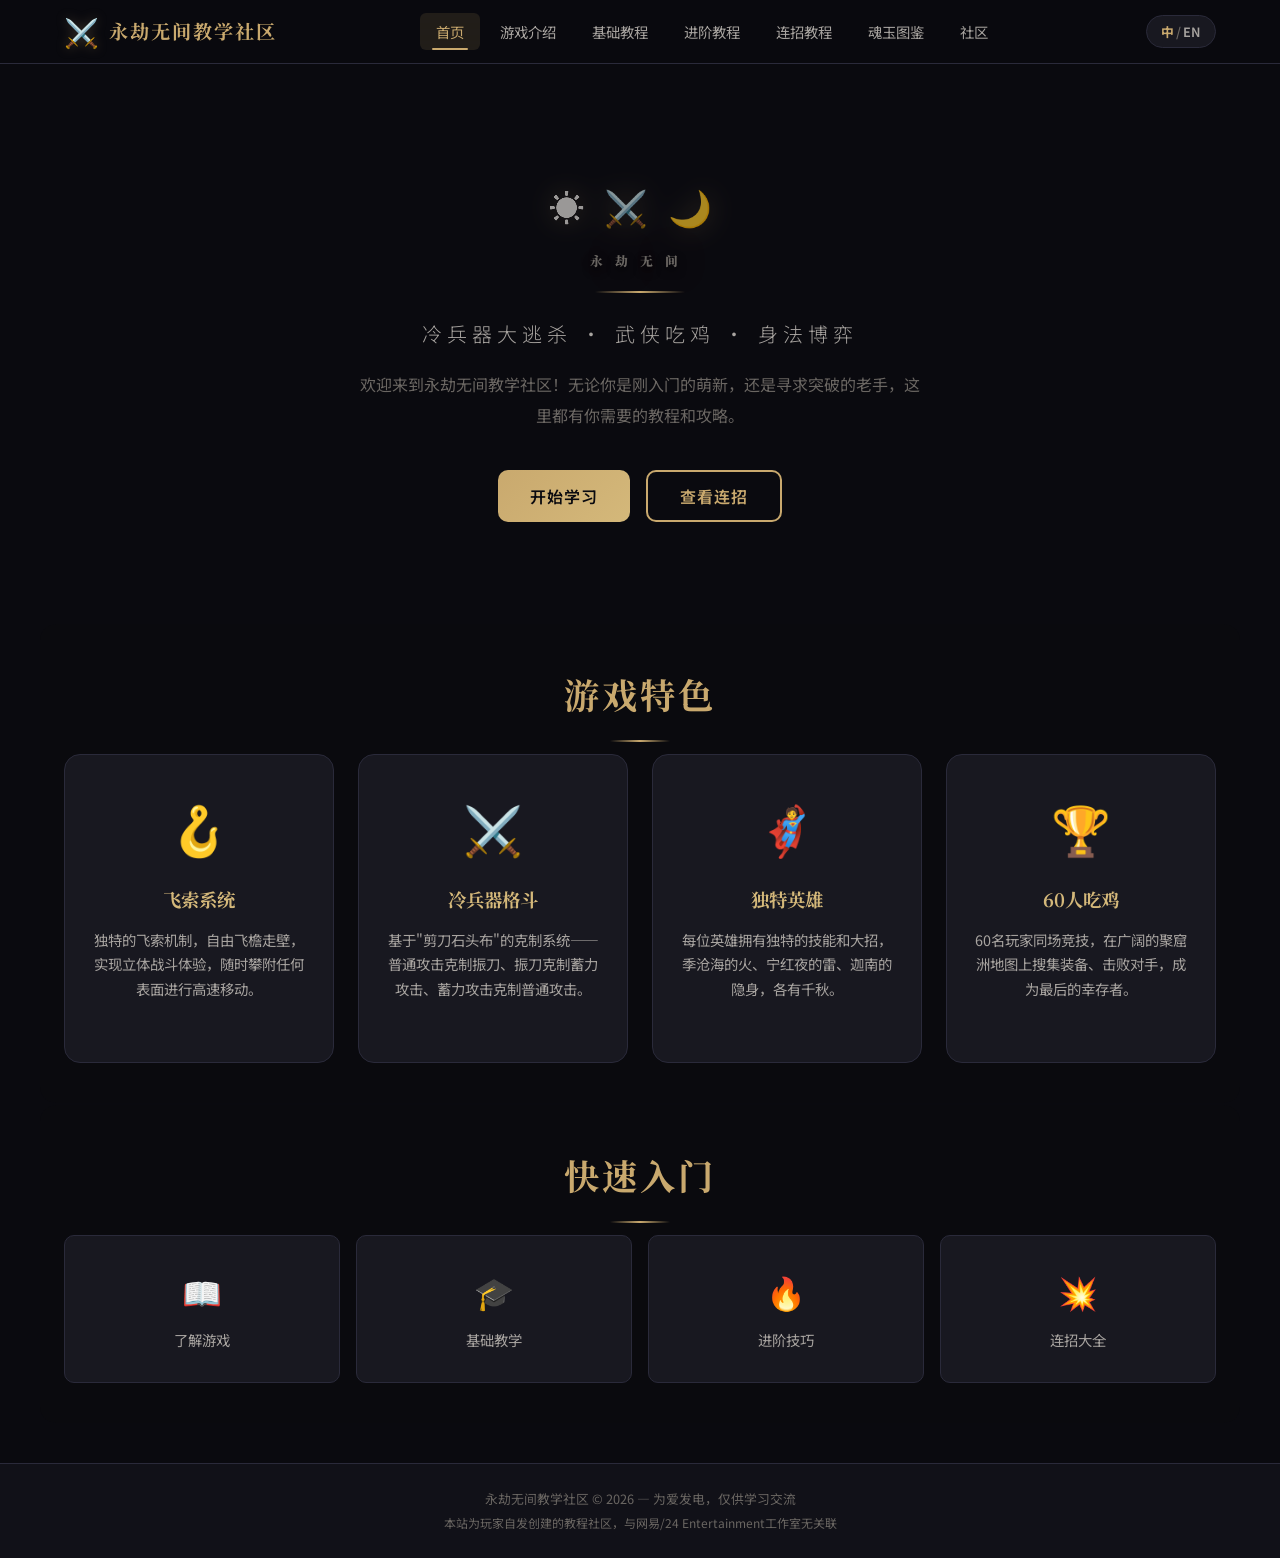
==== index.html @ a2323cb7 "永劫无间教学社区上线" ====
<!DOCTYPE html>
<html lang="zh-CN">
<head>
  <meta charset="UTF-8">
  <meta name="viewport" content="width=device-width, initial-scale=1.0">
  <title data-i18n="siteTitle">永劫无间教学社区 - NARAKA Teaching Community</title>
  <link rel="stylesheet" href="css/style.css">
  <!-- Google Fonts: Noto Serif SC for Chinese calligraphy feel -->
  <link rel="preconnect" href="https://fonts.googleapis.com">
  <link rel="preconnect" href="https://fonts.gstatic.com" crossorigin>
  <link href="https://fonts.googleapis.com/css2?family=Noto+Serif+SC:wght@400;600;700;900&family=Noto+Sans+SC:wght@300;400;500;700&display=swap" rel="stylesheet">
</head>
<body>
  <!-- ===== HEADER / NAVIGATION ===== -->
  <header class="header">
    <div class="header-inner">
      <div class="logo">
        <span class="logo-icon">⚔️</span>
        <span class="logo-text" data-i18n="logoText">永劫无间教学社区</span>
      </div>
      <nav class="nav" id="mainNav">
        <button class="nav-btn active" data-tab="home" data-i18n="navHome">首页</button>
        <button class="nav-btn" data-tab="intro" data-i18n="navIntro">游戏介绍</button>
        <button class="nav-btn" data-tab="basic" data-i18n="navBasic">基础教程</button>
        <button class="nav-btn" data-tab="advanced" data-i18n="navAdvanced">进阶教程</button>
        <button class="nav-btn" data-tab="combos" data-i18n="navCombos">连招教程</button>
        <button class="nav-btn" data-tab="souljades" data-i18n="navSouljades">魂玉图鉴</button>
        <button class="nav-btn" data-tab="community" data-i18n="navCommunity">社区</button>
      </nav>
      <div class="header-right">
        <button class="lang-toggle" id="langToggle" title="Switch Language / 切换语言">
          <span class="lang-zh">中</span>
          <span class="lang-divider">/</span>
          <span class="lang-en">EN</span>
        </button>
        <button class="mobile-menu-btn" id="mobileMenuBtn" aria-label="Menu">☰</button>
      </div>
    </div>
    <!-- Mobile Nav Dropdown -->
    <div class="mobile-nav" id="mobileNav">
      <button class="nav-btn active" data-tab="home" data-i18n="navHome">首页</button>
      <button class="nav-btn" data-tab="intro" data-i18n="navIntro">游戏介绍</button>
      <button class="nav-btn" data-tab="basic" data-i18n="navBasic">基础教程</button>
      <button class="nav-btn" data-tab="advanced" data-i18n="navAdvanced">进阶教程</button>
      <button class="nav-btn" data-tab="combos" data-i18n="navCombos">连招教程</button>
      <button class="nav-btn" data-tab="souljades" data-i18n="navSouljades">魂玉图鉴</button>
      <button class="nav-btn" data-tab="community" data-i18n="navCommunity">社区</button>
    </div>
  </header>

  <!-- ===== MAIN CONTENT ===== -->
  <main class="main-content">

    <!-- ===== HOME ===== -->
    <section class="tab-content active" id="tab-home">
      <!--
        金乌 & 烛龙 背景图片:
        把永劫无间周年庆美宣图命名为 hero-bg.jpg 放入 assets/ 文件夹
        图片会自动作为首页背景显示。没有图片则使用金色/紫色氛围渐变。
      -->
      <div class="hero-banner">
        <div class="hero-content">
          <div class="hero-emblem">☀️⚔️🌙</div>
          <h1 class="hero-title" data-i18n="heroTitle">永劫无间</h1>
          <div class="hero-divider"><span></span></div>
          <p class="hero-subtitle" data-i18n="heroSubtitle">冷兵器大逃杀 · 武侠吃鸡 · 身法博弈</p>
          <p class="hero-desc" data-i18n="heroDesc">
            欢迎来到永劫无间教学社区！无论你是刚入门的萌新，还是寻求突破的老手，这里都有你需要的教程和攻略。
          </p>
          <div class="hero-buttons">
            <button class="btn-primary" onclick="switchTab('basic')" data-i18n="heroStartBtn">开始学习</button>
            <button class="btn-secondary" onclick="switchTab('combos')" data-i18n="heroComboBtn">查看连招</button>
          </div>
        </div>
      </div>

      <!-- Features Cards -->
      <div class="section-container">
        <h2 class="section-title" data-i18n="homeFeaturesTitle">游戏特色</h2>
        <div class="features-grid">
          <div class="feature-card" onclick="openFeatureDetail('grapple')">
            <div class="feature-icon">🪝</div>
            <h3 data-i18n="feature1Title">飞索系统</h3>
            <p data-i18n="feature1Desc">独特的飞索机制，自由飞檐走壁，实现立体战斗体验，随时攀附任何表面进行高速移动。</p>
          </div>
          <div class="feature-card" onclick="openFeatureDetail('combat')">
            <div class="feature-icon">⚔️</div>
            <h3 data-i18n="feature2Title">冷兵器格斗</h3>
            <p data-i18n="feature2Desc">基于"剪刀石头布"的克制系统——普通攻击克制振刀、振刀克制蓄力攻击、蓄力攻击克制普通攻击。</p>
          </div>
          <div class="feature-card" onclick="openFeatureDetail('heroes')">
            <div class="feature-icon">🦸</div>
            <h3 data-i18n="feature3Title">独特英雄</h3>
            <p data-i18n="feature3Desc">每位英雄拥有独特的技能和大招，季沧海的火、宁红夜的雷、迦南的隐身，各有千秋。</p>
          </div>
          <div class="feature-card" onclick="openFeatureDetail('battle')">
            <div class="feature-icon">🏆</div>
            <h3 data-i18n="feature4Title">60人吃鸡</h3>
            <p data-i18n="feature4Desc">60名玩家同场竞技，在广阔的聚窟洲地图上搜集装备、击败对手，成为最后的幸存者。</p>
          </div>
        </div>
      </div>

      <!-- Quick Nav -->
      <div class="section-container">
        <h2 class="section-title" data-i18n="homeQuickNav">快速入门</h2>
        <div class="quick-nav-grid">
          <div class="quick-nav-card" onclick="switchTab('intro')">
            <span class="quick-nav-icon">📖</span>
            <span data-i18n="quickNavIntro">了解游戏</span>
          </div>
          <div class="quick-nav-card" onclick="switchTab('basic')">
            <span class="quick-nav-icon">🎓</span>
            <span data-i18n="quickNavBasic">基础教学</span>
          </div>
          <div class="quick-nav-card" onclick="switchTab('advanced')">
            <span class="quick-nav-icon">🔥</span>
            <span data-i18n="quickNavAdvanced">进阶技巧</span>
          </div>
          <div class="quick-nav-card" onclick="switchTab('combos')">
            <span class="quick-nav-icon">💥</span>
            <span data-i18n="quickNavCombos">连招大全</span>
          </div>
        </div>
      </div>
    </section>

    <!-- ===== GAME INTRO ===== -->
    <section class="tab-content" id="tab-intro">
      <div class="section-container">
        <h2 class="section-title" data-i18n="introTitle">游戏介绍</h2>

        <!-- Game Background -->
        <div class="intro-block">
          <h3 data-i18n="introStoryTitle">背景故事</h3>
          <p data-i18n="introStoryContent">《永劫无间》是由24 Entertainment工作室开发的一款武侠风格的大逃杀游戏。游戏设定在一个被"永劫"之力侵蚀的奇幻世界——聚窟洲。玩家扮演各路英雄，在这片土地上争夺传说中的不朽面具，揭开永劫之谜。游戏融合了冷兵器格斗、飞索移动、英雄技能等元素，创造出了独一无二的"武侠吃鸡"体验。</p>
        </div>

        <!-- Core Mechanics -->
        <div class="intro-block">
          <h3 data-i18n="introMechanicsTitle">核心战斗机制</h3>
          <div class="mechanics-grid">
            <div class="mechanic-card">
              <h4>✊ 普通攻击 → ✋ 振刀 → ⚡ 蓄力攻击 → ✊</h4>
              <p data-i18n="mechanicRPS">剪刀石头布克制：普通攻击克制振刀（振刀时被打断），振刀克制蓄力攻击（可以弹反蓄力），蓄力攻击克制普通攻击（霸体不会被普攻打断）。掌握这个三角克制是游戏的核心。</p>
            </div>
            <div class="mechanic-card">
              <h4>🪝 飞索 (Grappling Hook)</h4>
              <p data-i18n="mechanicGrapple">飞索是游戏的核心移动工具，可以瞄准任何表面发射飞索进行高速位移。战斗中也可使用飞索进行追击或逃跑，空中的飞索攻击还有额外伤害加成。</p>
            </div>
            <div class="mechanic-card">
              <h4>💎 魂玉 (Souljade)</h4>
              <p data-i18n="mechanicSouljade">魂玉是游戏中可以拾取的装备道具，分为武器魂玉和防具魂玉。武器魂玉可以改变武器的招式或增加特殊效果，防具魂玉提供额外属性加成。合理搭配魂玉是制胜关键。</p>
            </div>
          </div>
        </div>

        <!-- Weapons -->
        <div class="intro-block">
          <h3 data-i18n="introWeaponsTitle">武器类型</h3>
          <div class="weapons-grid" id="weaponsGrid">
            <!-- Rendered by JS -->
          </div>
        </div>

        <!-- Heroes -->
        <div class="intro-block">
          <h3 data-i18n="introHeroesTitle">英雄角色</h3>
          <div class="heroes-grid" id="heroesGrid">
            <!-- Rendered by JS -->
          </div>
        </div>
      </div>
    </section>

    <!-- ===== BASIC TUTORIALS ===== -->
    <section class="tab-content" id="tab-basic">
      <div class="section-container">
        <h2 class="section-title" data-i18n="basicTitle">基础教程</h2>
        <p class="section-subtitle" data-i18n="basicSubtitle">掌握这些基础操作，迈出成为高手的第一步</p>
        <div class="tutorials-list" id="basicTutorialsList">
          <!-- Rendered by JS -->
        </div>
      </div>
    </section>

    <!-- ===== ADVANCED TUTORIALS ===== -->
    <section class="tab-content" id="tab-advanced">
      <div class="section-container">
        <h2 class="section-title" data-i18n="advancedTitle">进阶教程</h2>
        <p class="section-subtitle" data-i18n="advancedSubtitle">深入理解战斗系统，提升你的实力上限</p>
        <div class="tutorials-list" id="advancedTutorialsList">
          <!-- Rendered by JS -->
        </div>
      </div>
    </section>

    <!-- ===== COMBO TUTORIALS ===== -->
    <section class="tab-content" id="tab-combos">
      <div class="section-container">
        <h2 class="section-title" data-i18n="combosTitle">连招教程</h2>
        <p class="section-subtitle" data-i18n="combosSubtitle">从简单到复杂，英雄连招 + 武器连招全覆盖</p>

        <!-- Combo Category Sub-Tabs -->
        <div class="combo-category-tabs" id="comboCategoryTabs">
          <button class="combo-cat-btn active" data-category="hero" data-i18n="comboCatHero">🦸 英雄连招</button>
          <button class="combo-cat-btn" data-category="weapon" data-i18n="comboCatWeapon">⚔️ 武器连招</button>
          <button class="combo-cat-btn" data-category="advanced" data-i18n="comboCatAdvanced">🔥 进阶连招</button>
        </div>

        <!-- Hero Filter (only visible for hero category) -->
        <div class="combo-filter" id="comboFilter">
          <button class="filter-btn active" data-hero="all" data-i18n="comboFilterAll">全部</button>
          <!-- Rendered by JS -->
        </div>

        <div class="combos-grid" id="combosGrid">
          <!-- Rendered by JS -->
        </div>
      </div>
    </section>

    <!-- ===== COMMUNITY ===== -->
    <!-- ===== SOULJADES 魂玉图鉴 ===== -->
    <section class="tab-content" id="tab-souljades">
      <div class="section-container">
        <h2 class="section-title" data-i18n="souljadesTitle">魂玉图鉴</h2>
        <p class="section-subtitle" data-i18n="souljadesSubtitle">S20赛季全魂玉一览，含属性魂玉、通用魂玉、武器专属魂玉</p>

        <!-- Souljade Category Tabs -->
        <div class="combo-category-tabs" id="souljadeCategoryTabs">
          <button class="combo-cat-btn active" data-sjcat="weapon" data-i18n="sjCatWeapon">⚔️ 武器魂玉</button>
          <button class="combo-cat-btn" data-sjcat="general" data-i18n="sjCatGeneral">🔮 通用魂玉</button>
          <button class="combo-cat-btn" data-sjcat="stat" data-i18n="sjCatStat">📊 属性魂玉</button>
        </div>

        <!-- Weapon filter (for weapon category) -->
        <div class="combo-filter hidden" id="souljadeWeaponFilter">
          <!-- Rendered by JS -->
        </div>

        <div class="souljades-grid" id="souljadesGrid">
          <!-- Rendered by JS -->
        </div>
      </div>
    </section>

    <section class="tab-content" id="tab-community">
      <div class="section-container">
        <h2 class="section-title" data-i18n="communityTitle">玩家社区</h2>
        <p class="section-subtitle" data-i18n="communitySubtitle">分享你的经验，向大神请教，一起进步</p>

        <!-- Hot Topics -->
        <div class="community-block">
          <h3 data-i18n="communityHotTopics">🔥 热门讨论话题</h3>
          <div class="topics-grid" id="topicsGrid">
            <div class="topic-card">
              <div class="topic-tag"># 新手入门</div>
              <p data-i18n="topic1">刚玩三天，有什么推荐的英雄和武器搭配？</p>
              <span class="topic-replies">42 回复</span>
            </div>
            <div class="topic-card">
              <div class="topic-tag"># 连招讨论</div>
              <p data-i18n="topic2">季沧海的无限连到底怎么打？求详细教学</p>
              <span class="topic-replies">128 回复</span>
            </div>
            <div class="topic-card">
              <div class="topic-tag"># 武器评测</div>
              <p data-i18n="topic3">当前版本最强武器是哪个？太刀 vs 阔刀深度对比</p>
              <span class="topic-replies">89 回复</span>
            </div>
            <div class="topic-card">
              <div class="topic-tag"># 赛事讨论</div>
              <p data-i18n="topic4">永劫无间世界赛观赛指南，职业选手的操作有多离谱</p>
              <span class="topic-replies">256 回复</span>
            </div>
          </div>
        </div>

        <!-- Message Board -->
        <div class="community-block">
          <h3 data-i18n="communityBoard">💬 留言板</h3>
          <div class="message-form">
            <input type="text" class="msg-input" id="msgName" data-i18n-placeholder="msgNamePlaceholder" placeholder="你的昵称 / Your Name" maxlength="30">
            <textarea class="msg-textarea" id="msgContent" data-i18n-placeholder="msgContentPlaceholder" placeholder="分享你的技巧或提问... / Share tips or ask questions..." maxlength="500" rows="3"></textarea>
            <button class="btn-primary" id="msgSubmit" data-i18n="msgSubmit">发布留言</button>
          </div>
          <div class="messages-list" id="messagesList">
            <!-- Rendered by JS -->
          </div>
        </div>
      </div>
    </section>

  </main>

  <!-- ===== HERO DETAIL MODAL ===== -->
  <div class="hero-modal-overlay" id="heroModalOverlay">
    <div class="hero-modal" id="heroModal">
      <button class="hero-modal-close" id="heroModalClose">&times;</button>
      <div class="hero-modal-content" id="heroModalContent">
        <!-- Rendered by JS -->
      </div>
    </div>
  </div>

  <!-- ===== FOOTER ===== -->
  <footer class="footer">
    <div class="footer-inner">
      <p data-i18n="footerText">永劫无间教学社区 © 2026 — 为爱发电，仅供学习交流</p>
      <p class="footer-disclaimer" data-i18n="footerDisclaimer">本站为玩家自发创建的教程社区，与网易/24 Entertainment工作室无关联</p>
    </div>
  </footer>

  <!-- Back to Top -->
  <button class="back-to-top" id="backToTop" title="Back to top">↑</button>

  <!-- Scripts -->
  <script src="js/i18n.js"></script>
  <script src="js/data.js"></script>
  <script src="js/main.js"></script>
</body>
</html>
---- css/style.css ----
/* ============================================================
   永劫无间教学社区 — Dark Wuxia Theme
   ============================================================ */

/* --- CSS Variables --- */
:root {
  --bg-primary: #0a0a0f;
  --bg-secondary: #111118;
  --bg-card: #181820;
  --bg-card-hover: #1e1e2a;
  --bg-elevated: #22222e;
  --border: #2a2a3a;
  --border-light: #333348;
  --gold: #c9a96e;
  --gold-light: #d4b87a;
  --gold-dim: #8b7355;
  --gold-glow: rgba(201, 169, 110, 0.3);
  --text-primary: #e8e4e0;
  --text-secondary: #a8a4a0;
  --text-muted: #6a6662;
  --accent-red: #c0392b;
  --accent-blue: #3498db;
  --accent-green: #27ae60;
  --accent-orange: #e67e22;
  --accent-purple: #8e44ad;
  --shadow-card: 0 4px 24px rgba(0, 0, 0, 0.4);
  --shadow-gold: 0 0 20px rgba(201, 169, 110, 0.15);
  --radius-sm: 6px;
  --radius-md: 10px;
  --radius-lg: 16px;
  --transition: 0.25s ease;
  --font-serif: 'Noto Serif SC', 'SimSun', 'STSong', serif;
  --font-sans: 'Noto Sans SC', 'PingFang SC', 'Microsoft YaHei', sans-serif;
  --max-width: 1200px;
  --header-height: 64px;
}

/* --- Reset & Base --- */
*, *::before, *::after { box-sizing: border-box; margin: 0; padding: 0; }

html {
  scroll-behavior: smooth;
  font-size: 16px;
}

body {
  font-family: var(--font-sans);
  background: var(--bg-primary);
  color: var(--text-primary);
  line-height: 1.7;
  min-height: 100vh;
  overflow-x: hidden;
}

/* Scrollbar */
::-webkit-scrollbar { width: 6px; }
::-webkit-scrollbar-track { background: var(--bg-primary); }
::-webkit-scrollbar-thumb { background: var(--border-light); border-radius: 3px; }
::-webkit-scrollbar-thumb:hover { background: var(--gold-dim); }

/* --- Header --- */
.header {
  position: fixed;
  top: 0;
  left: 0;
  right: 0;
  z-index: 1000;
  background: rgba(10, 10, 15, 0.92);
  backdrop-filter: blur(16px);
  -webkit-backdrop-filter: blur(16px);
  border-bottom: 1px solid var(--border);
  height: var(--header-height);
}

.header-inner {
  max-width: var(--max-width);
  margin: 0 auto;
  display: flex;
  align-items: center;
  justify-content: space-between;
  height: 100%;
  padding: 0 24px;
}

.logo {
  display: flex;
  align-items: center;
  gap: 10px;
  flex-shrink: 0;
}

.logo-icon {
  font-size: 28px;
  filter: drop-shadow(0 0 6px var(--gold-glow));
}

.logo-text {
  font-family: var(--font-serif);
  font-size: 1.2rem;
  font-weight: 700;
  color: var(--gold);
  letter-spacing: 2px;
}

/* --- Desktop Nav --- */
.nav {
  display: flex;
  gap: 4px;
  align-items: center;
}

.nav-btn {
  background: transparent;
  border: none;
  color: var(--text-secondary);
  font-family: var(--font-sans);
  font-size: 0.9rem;
  padding: 8px 16px;
  border-radius: var(--radius-sm);
  cursor: pointer;
  transition: all var(--transition);
  white-space: nowrap;
  position: relative;
}

.nav-btn:hover {
  color: var(--gold-light);
  background: rgba(201, 169, 110, 0.08);
}

.nav-btn.active {
  color: var(--gold);
  background: rgba(201, 169, 110, 0.12);
}

.nav-btn.active::after {
  content: '';
  position: absolute;
  bottom: 0;
  left: 50%;
  transform: translateX(-50%);
  width: 60%;
  height: 2px;
  background: var(--gold);
  border-radius: 2px;
}

/* --- Language Toggle --- */
.header-right {
  display: flex;
  align-items: center;
  gap: 12px;
}

.lang-toggle {
  background: var(--bg-card);
  border: 1px solid var(--border);
  color: var(--text-secondary);
  font-family: var(--font-sans);
  font-size: 0.8rem;
  font-weight: 600;
  padding: 6px 14px;
  border-radius: 20px;
  cursor: pointer;
  transition: all var(--transition);
  display: flex;
  align-items: center;
  gap: 2px;
  white-space: nowrap;
}

.lang-toggle:hover {
  border-color: var(--gold);
  color: var(--gold);
  background: rgba(201, 169, 110, 0.1);
}

.lang-toggle .lang-zh.active,
.lang-toggle .lang-en.active {
  color: var(--gold);
}

.lang-divider {
  color: var(--text-muted);
}

/* --- Mobile Menu --- */
.mobile-menu-btn {
  display: none;
  background: none;
  border: none;
  color: var(--text-primary);
  font-size: 1.5rem;
  cursor: pointer;
  padding: 4px;
}

.mobile-nav {
  display: none;
  flex-direction: column;
  background: rgba(10, 10, 15, 0.96);
  backdrop-filter: blur(16px);
  border-bottom: 1px solid var(--border);
  padding: 8px 24px 16px;
}

.mobile-nav .nav-btn {
  text-align: left;
  padding: 12px 16px;
  width: 100%;
}

/* --- Main Content --- */
.main-content {
  margin-top: var(--header-height);
  min-height: calc(100vh - var(--header-height) - 80px);
}

.tab-content {
  display: none;
  animation: fadeSlideIn 0.4s ease;
}

.tab-content.active {
  display: block;
}

@keyframes fadeSlideIn {
  from { opacity: 0; transform: translateY(16px); }
  to   { opacity: 1; transform: translateY(0); }
}

/* ============================================================
   Hero Banner — 金乌 & 烛龙 主题背景
   ============================================================ */

/* 首页整页背景 — 金乌烛龙美宣图完整显示不裁剪 */
#tab-home {
  background:
    url('../assets/hero-bg.jpg') center top / 100% auto no-repeat;
  background-attachment: fixed;
  background-color: var(--bg-primary);
}

.hero-banner {
  position: relative;
  min-height: 560px;
  display: flex;
  align-items: center;
  justify-content: center;
  text-align: center;
  padding: 100px 24px 90px;
  overflow: hidden;
  isolation: isolate;
  background: transparent;
}

/* 暗色叠加层 — 底部逐渐变暗，保证下面内容可读 */
.hero-banner::after {
  content: '';
  position: absolute;
  inset: 0;
  z-index: 0;
  pointer-events: none;
  background: linear-gradient(180deg,
    transparent 0%,
    transparent 50%,
    rgba(10, 10, 15, 0.7) 85%,
    rgba(10, 10, 15, 0.95) 100%
  );
}

/* 首页内容区加半透明暗底，保证卡片可读同时能看到背景 */
#tab-home .section-container {
  background: rgba(10, 10, 15, 0.7);
  border-radius: var(--radius-lg);
  margin-top: 0;
  margin-bottom: 0;
  padding-top: 40px;
  padding-bottom: 40px;
}
#tab-home .section-container + .section-container {
  margin-top: 2px;
  border-radius: 0 0 var(--radius-lg) var(--radius-lg);
  padding-top: 40px;
}
#tab-home .section-container:last-of-type {
  border-radius: var(--radius-lg);
  margin-bottom: 40px;
}

.hero-content {
  position: relative;
  z-index: 1;
  max-width: 720px;
}

/* 顶部阴阳徽记 */
.hero-emblem {
  font-size: 2.2rem;
  letter-spacing: 20px;
  margin-bottom: 14px;
  opacity: 0.65;
  filter: drop-shadow(0 0 14px rgba(201, 169, 110, 0.35));
}

.hero-title {
  font-family: var(--font-serif);
  font-size: clamp(2.8rem, 6vw, 5rem);
  font-weight: 900;
  color: var(--gold);
  letter-spacing: 12px;
  margin-bottom: 0;
  text-shadow:
    0 0 70px rgba(201, 169, 110, 0.45),
    0 0 140px rgba(201, 169, 110, 0.2),
    0 4px 8px rgba(0, 0, 0, 0.6);
}

/* 标题下分隔线 */
.hero-divider {
  display: flex;
  justify-content: center;
  margin: 20px 0 24px;
}
.hero-divider span {
  display: block;
  width: 90px;
  height: 2px;
  background: linear-gradient(90deg, transparent, var(--gold), transparent);
}

.hero-subtitle {
  font-size: clamp(1rem, 2vw, 1.25rem);
  color: var(--text-secondary);
  margin-bottom: 18px;
  letter-spacing: 5px;
  font-weight: 300;
}

.hero-desc {
  font-size: 1rem;
  color: var(--text-muted);
  margin-bottom: 40px;
  line-height: 1.9;
  max-width: 560px;
  margin-left: auto;
  margin-right: auto;
}

.hero-buttons {
  display: flex;
  gap: 16px;
  justify-content: center;
  flex-wrap: wrap;
}

/* --- Buttons --- */
.btn-primary {
  display: inline-block;
  padding: 12px 32px;
  font-family: var(--font-sans);
  font-size: 1rem;
  font-weight: 600;
  color: #0a0a0f;
  background: linear-gradient(135deg, var(--gold), var(--gold-light));
  border: none;
  border-radius: var(--radius-md);
  cursor: pointer;
  transition: all var(--transition);
  text-decoration: none;
  letter-spacing: 1px;
}

.btn-primary:hover {
  transform: translateY(-2px);
  box-shadow: 0 8px 24px var(--gold-glow);
}

.btn-secondary {
  display: inline-block;
  padding: 12px 32px;
  font-family: var(--font-sans);
  font-size: 1rem;
  font-weight: 600;
  color: var(--gold);
  background: transparent;
  border: 2px solid var(--gold);
  border-radius: var(--radius-md);
  cursor: pointer;
  transition: all var(--transition);
  text-decoration: none;
  letter-spacing: 1px;
}

.btn-secondary:hover {
  background: rgba(201, 169, 110, 0.1);
  transform: translateY(-2px);
}

/* --- Section Containers --- */
.section-container {
  max-width: var(--max-width);
  margin: 0 auto;
  padding: 60px 24px;
}

.section-title {
  font-family: var(--font-serif);
  font-size: clamp(1.6rem, 3vw, 2.2rem);
  color: var(--gold);
  text-align: center;
  margin-bottom: 12px;
  letter-spacing: 3px;
  position: relative;
}

.section-title::after {
  content: '';
  display: block;
  width: 60px;
  height: 2px;
  background: linear-gradient(90deg, transparent, var(--gold), transparent);
  margin: 16px auto 0;
}

.section-subtitle {
  text-align: center;
  color: var(--text-muted);
  margin-bottom: 48px;
  font-size: 0.95rem;
}

/* --- Features Grid --- */
.features-grid {
  display: grid;
  grid-template-columns: repeat(auto-fit, minmax(250px, 1fr));
  gap: 24px;
}

.feature-card {
  background: var(--bg-card);
  border: 1px solid var(--border);
  border-radius: var(--radius-lg);
  padding: 32px 24px;
  text-align: center;
  transition: all var(--transition);
}

.feature-card {
  cursor: pointer;
}
.feature-card:hover {
  background: var(--bg-card-hover);
  border-color: var(--gold-dim);
  transform: translateY(-4px);
  box-shadow: var(--shadow-gold);
}
.feature-card::after {
  content: '🔍 点击查看详情';
  display: block;
  font-size: 0.7rem;
  color: var(--text-muted);
  margin-top: 10px;
  opacity: 0;
  transition: opacity var(--transition);
}
.feature-card:hover::after {
  opacity: 0.7;
}

.feature-icon {
  font-size: 3rem;
  margin-bottom: 16px;
}

.feature-card h3 {
  font-family: var(--font-serif);
  font-size: 1.15rem;
  color: var(--gold-light);
  margin-bottom: 12px;
}

.feature-card p {
  color: var(--text-secondary);
  font-size: 0.9rem;
  line-height: 1.7;
}

/* --- Quick Nav Grid --- */
.quick-nav-grid {
  display: grid;
  grid-template-columns: repeat(4, 1fr);
  gap: 16px;
}

.quick-nav-card {
  background: var(--bg-card);
  border: 1px solid var(--border);
  border-radius: var(--radius-md);
  padding: 28px 16px;
  text-align: center;
  cursor: pointer;
  transition: all var(--transition);
}

.quick-nav-card:hover {
  border-color: var(--gold);
  background: var(--bg-card-hover);
  transform: translateY(-2px);
  box-shadow: var(--shadow-gold);
}

.quick-nav-icon {
  display: block;
  font-size: 2rem;
  margin-bottom: 8px;
}

.quick-nav-card span:last-child {
  color: var(--text-secondary);
  font-size: 0.9rem;
}

/* --- Intro Blocks --- */
.intro-block {
  margin-bottom: 48px;
}

.intro-block h3 {
  font-family: var(--font-serif);
  font-size: 1.3rem;
  color: var(--gold-light);
  margin-bottom: 20px;
  padding-bottom: 10px;
  border-bottom: 1px solid var(--border);
}

.intro-block > p {
  color: var(--text-secondary);
  line-height: 1.9;
  font-size: 0.95rem;
}

/* --- Mechanics Grid --- */
.mechanics-grid {
  display: grid;
  grid-template-columns: repeat(auto-fit, minmax(300px, 1fr));
  gap: 20px;
}

.mechanic-card {
  background: var(--bg-card);
  border: 1px solid var(--border);
  border-radius: var(--radius-md);
  padding: 24px;
}

.mechanic-card h4 {
  color: var(--gold-light);
  margin-bottom: 12px;
  font-size: 1rem;
}

.mechanic-card p {
  color: var(--text-secondary);
  font-size: 0.9rem;
  line-height: 1.7;
}

/* --- Weapons Grid --- */
.weapons-grid {
  display: grid;
  grid-template-columns: repeat(auto-fit, minmax(140px, 1fr));
  gap: 16px;
}

.weapon-card {
  background: var(--bg-card);
  border: 1px solid var(--border);
  border-radius: var(--radius-md);
  padding: 16px 12px;
  text-align: center;
  transition: all var(--transition);
  cursor: pointer;
}

.weapon-card:hover {
  border-color: var(--gold-dim);
  transform: translateY(-2px);
  box-shadow: var(--shadow-gold);
}

.weapon-card::after {
  content: '🔍';
  display: block;
  font-size: 0.65rem;
  color: var(--text-muted);
  margin-top: 6px;
  opacity: 0;
  transition: opacity var(--transition);
}
.weapon-card:hover::after {
  opacity: 0.6;
}

.weapon-image {
  width: 100%;
  height: 100px;
  margin-bottom: 10px;
  border-radius: var(--radius-sm);
  overflow: hidden;
  background: var(--bg-elevated);
  display: flex;
  align-items: center;
  justify-content: center;
  position: relative;
}
.weapon-image img {
  width: 100%;
  height: 100%;
  object-fit: cover;
  position: absolute;
  inset: 0;
}
.weapon-icon-fallback {
  font-size: 2.5rem;
  z-index: 0;
}

.weapon-name {
  font-weight: 600;
  color: var(--text-primary);
  font-size: 0.9rem;
  display: block;
}

.weapon-type {
  font-size: 0.75rem;
  color: var(--text-muted);
  display: block;
  margin-top: 4px;
}

/* --- Heroes Grid --- */
.heroes-grid {
  display: grid;
  grid-template-columns: repeat(auto-fit, minmax(200px, 1fr));
  gap: 20px;
}

.hero-card {
  background: var(--bg-card);
  border: 1px solid var(--border);
  border-radius: var(--radius-lg);
  padding: 24px 20px;
  text-align: center;
  transition: all var(--transition);
}

.hero-card:hover {
  border-color: var(--gold-dim);
  transform: translateY(-2px);
  box-shadow: var(--shadow-gold);
}

.hero-avatar {
  width: 120px;
  height: 150px;
  margin: 0 auto 12px;
  border-radius: var(--radius-sm);
  overflow: hidden;
  background: var(--bg-elevated);
  border: 1px solid var(--border);
  display: flex;
  align-items: center;
  justify-content: center;
  position: relative;
}
.hero-avatar img {
  width: 100%;
  height: 100%;
  object-fit: cover;
  position: absolute;
  inset: 0;
}
.hero-avatar-fallback {
  font-size: 3.5rem;
  z-index: 0;
}
.hero-card:hover .hero-avatar {
  border-color: var(--gold-dim);
}

.hero-name {
  font-family: var(--font-serif);
  font-weight: 700;
  color: var(--gold-light);
  font-size: 1.1rem;
  display: block;
  margin-bottom: 4px;
}

.hero-title {
  font-size: 0.8rem;
  color: var(--text-muted);
  display: block;
  margin-bottom: 10px;
}

.hero-skills {
  font-size: 0.85rem;
  color: var(--text-secondary);
  line-height: 1.6;
}

/* --- Tutorial Cards --- */
.tutorials-list {
  display: flex;
  flex-direction: column;
  gap: 20px;
}

.tutorial-card {
  background: var(--bg-card);
  border: 1px solid var(--border);
  border-radius: var(--radius-lg);
  padding: 28px;
  transition: all var(--transition);
  display: flex;
  gap: 24px;
  align-items: flex-start;
}

.tutorial-card:hover {
  border-color: var(--gold-dim);
  background: var(--bg-card-hover);
}

.tutorial-num {
  flex-shrink: 0;
  width: 48px;
  height: 48px;
  border-radius: 50%;
  background: linear-gradient(135deg, var(--gold-dim), var(--gold));
  color: var(--bg-primary);
  font-weight: 700;
  font-size: 1.2rem;
  display: flex;
  align-items: center;
  justify-content: center;
}

.tutorial-body h3 {
  font-family: var(--font-serif);
  font-size: 1.1rem;
  color: var(--gold-light);
  margin-bottom: 8px;
}

.tutorial-body p {
  color: var(--text-secondary);
  font-size: 0.9rem;
  line-height: 1.7;
}

.tutorial-tip {
  margin-top: 12px;
  padding: 10px 16px;
  background: rgba(201, 169, 110, 0.06);
  border-left: 3px solid var(--gold-dim);
  border-radius: 0 var(--radius-sm) var(--radius-sm) 0;
  font-size: 0.85rem;
  color: var(--gold-light);
}

/* --- Combo Category Sub-Tabs --- */
.combo-category-tabs {
  display: flex;
  gap: 8px;
  justify-content: center;
  margin-bottom: 24px;
  flex-wrap: wrap;
}

.combo-cat-btn {
  background: var(--bg-card);
  border: 2px solid var(--border);
  color: var(--text-secondary);
  font-family: var(--font-sans);
  font-size: 0.95rem;
  font-weight: 600;
  padding: 12px 28px;
  border-radius: var(--radius-md);
  cursor: pointer;
  transition: all var(--transition);
  white-space: nowrap;
}

.combo-cat-btn:hover {
  border-color: var(--gold-dim);
  color: var(--gold-light);
  background: var(--bg-card-hover);
}

.combo-cat-btn.active {
  border-color: var(--gold);
  color: var(--gold);
  background: rgba(201, 169, 110, 0.12);
  box-shadow: 0 0 16px var(--gold-glow);
}

/* --- Combo Filter --- */
.combo-filter {
  display: flex;
  flex-wrap: wrap;
  gap: 8px;
  justify-content: center;
  margin-bottom: 36px;
}

.combo-filter.hidden {
  display: none;
}

.filter-btn {
  background: var(--bg-card);
  border: 1px solid var(--border);
  color: var(--text-secondary);
  font-family: var(--font-sans);
  font-size: 0.85rem;
  padding: 8px 18px;
  border-radius: 20px;
  cursor: pointer;
  transition: all var(--transition);
}

.filter-btn:hover {
  border-color: var(--gold);
  color: var(--gold-light);
}

.filter-btn.active {
  background: rgba(201, 169, 110, 0.15);
  border-color: var(--gold);
  color: var(--gold);
}

/* --- Combos Grid --- */
.combos-grid {
  display: grid;
  grid-template-columns: repeat(auto-fit, minmax(340px, 1fr));
  gap: 20px;
}

.combo-card {
  background: var(--bg-card);
  border: 1px solid var(--border);
  border-radius: var(--radius-lg);
  padding: 24px;
  transition: all var(--transition);
}

.combo-card:hover {
  border-color: var(--gold-dim);
  box-shadow: var(--shadow-gold);
}

.combo-header {
  display: flex;
  justify-content: space-between;
  align-items: flex-start;
  margin-bottom: 16px;
}

.combo-hero {
  font-family: var(--font-serif);
  font-weight: 700;
  color: var(--gold-light);
  font-size: 1.1rem;
}

.combo-name {
  color: var(--text-primary);
  font-weight: 600;
  font-size: 1rem;
  margin-bottom: 4px;
}

.combo-difficulty {
  display: flex;
  align-items: center;
  gap: 4px;
  flex-shrink: 0;
}

.star { color: var(--gold); font-size: 1rem; }
.star-empty { color: var(--text-muted); font-size: 1rem; }

.combo-input {
  background: var(--bg-elevated);
  border-radius: var(--radius-sm);
  padding: 14px 16px;
  font-family: 'Courier New', monospace;
  font-size: 0.85rem;
  color: var(--text-primary);
  margin-bottom: 12px;
  letter-spacing: 1px;
  line-height: 1.6;
}

.combo-damage {
  font-size: 0.85rem;
  color: var(--accent-orange);
  margin-bottom: 16px;
}

.combo-desc {
  color: var(--text-secondary);
  font-size: 0.85rem;
  line-height: 1.6;
  margin-bottom: 16px;
}

/* --- Combo Diagram Image --- */
.combo-image-wrap {
  background: var(--bg-elevated);
  border: 1px solid var(--border);
  border-radius: var(--radius-md);
  padding: 16px;
  margin-bottom: 14px;
  display: flex;
  justify-content: center;
  align-items: center;
  overflow-x: auto;
}

.combo-image-wrap svg {
  max-width: 100%;
  height: auto;
  display: block;
}

/* --- Combo Weapon Tags --- */
.combo-tags {
  display: flex;
  flex-wrap: wrap;
  gap: 6px;
  margin-bottom: 12px;
}

.combo-tag {
  display: inline-block;
  font-size: 0.72rem;
  padding: 3px 10px;
  border-radius: 12px;
  font-weight: 500;
}

.combo-tag.weapon-tag {
  background: rgba(201, 169, 110, 0.12);
  color: var(--gold-light);
  border: 1px solid rgba(201, 169, 110, 0.2);
}

.combo-tag.type-tag {
  background: rgba(52, 152, 219, 0.1);
  color: var(--accent-blue);
}

.combo-tag.multi-tag {
  background: rgba(142, 68, 173, 0.12);
  color: var(--accent-purple);
}

.combo-video-link {
  display: inline-flex;
  align-items: center;
  gap: 8px;
  padding: 10px 20px;
  background: linear-gradient(135deg, var(--accent-red), #e74c3c);
  color: #fff;
  text-decoration: none;
  border-radius: var(--radius-sm);
  font-size: 0.85rem;
  font-weight: 600;
  transition: all var(--transition);
}

.combo-video-link:hover {
  transform: translateY(-2px);
  box-shadow: 0 4px 16px rgba(231, 76, 60, 0.4);
}

.combo-video-link.youtube {
  background: linear-gradient(135deg, #ff0000, #cc0000);
}

/* --- Community --- */
.community-block {
  margin-bottom: 48px;
}

.community-block h3 {
  font-family: var(--font-serif);
  font-size: 1.2rem;
  color: var(--gold-light);
  margin-bottom: 20px;
}

.topics-grid {
  display: grid;
  grid-template-columns: repeat(auto-fit, minmax(260px, 1fr));
  gap: 16px;
}

.topic-card {
  background: var(--bg-card);
  border: 1px solid var(--border);
  border-radius: var(--radius-md);
  padding: 20px;
  transition: all var(--transition);
  cursor: pointer;
}

.topic-card:hover {
  border-color: var(--gold-dim);
  background: var(--bg-card-hover);
}

.topic-tag {
  display: inline-block;
  font-size: 0.75rem;
  color: var(--accent-blue);
  background: rgba(52, 152, 219, 0.1);
  padding: 3px 10px;
  border-radius: 12px;
  margin-bottom: 10px;
}

.topic-card p {
  color: var(--text-primary);
  font-size: 0.9rem;
  margin-bottom: 8px;
  line-height: 1.5;
}

.topic-replies {
  font-size: 0.8rem;
  color: var(--text-muted);
}

/* --- Message Form --- */
.message-form {
  background: var(--bg-card);
  border: 1px solid var(--border);
  border-radius: var(--radius-lg);
  padding: 24px;
  display: flex;
  flex-direction: column;
  gap: 14px;
  margin-bottom: 28px;
}

.msg-input {
  width: 100%;
  padding: 12px 16px;
  background: var(--bg-elevated);
  border: 1px solid var(--border);
  border-radius: var(--radius-sm);
  color: var(--text-primary);
  font-family: var(--font-sans);
  font-size: 0.9rem;
  transition: border-color var(--transition);
}

.msg-input:focus,
.msg-textarea:focus {
  outline: none;
  border-color: var(--gold);
}

.msg-textarea {
  width: 100%;
  padding: 12px 16px;
  background: var(--bg-elevated);
  border: 1px solid var(--border);
  border-radius: var(--radius-sm);
  color: var(--text-primary);
  font-family: var(--font-sans);
  font-size: 0.9rem;
  resize: vertical;
  min-height: 80px;
  transition: border-color var(--transition);
}

.message-form .btn-primary {
  align-self: flex-end;
}

/* --- Messages List --- */
.messages-list {
  display: flex;
  flex-direction: column;
  gap: 12px;
}

.message-item {
  background: var(--bg-card);
  border: 1px solid var(--border);
  border-radius: var(--radius-md);
  padding: 20px;
  position: relative;
}

.message-header {
  display: flex;
  justify-content: space-between;
  align-items: center;
  margin-bottom: 8px;
}

.message-author {
  font-weight: 600;
  color: var(--gold-light);
  font-size: 0.9rem;
}

.message-time {
  font-size: 0.75rem;
  color: var(--text-muted);
}

.message-body {
  color: var(--text-secondary);
  font-size: 0.9rem;
  line-height: 1.6;
}

.message-delete {
  position: absolute;
  top: 12px;
  right: 12px;
  background: none;
  border: none;
  color: var(--text-muted);
  cursor: pointer;
  font-size: 0.8rem;
  opacity: 0;
  transition: opacity var(--transition);
  padding: 4px 8px;
}

.message-item:hover .message-delete {
  opacity: 1;
}

.message-delete:hover {
  color: var(--accent-red);
}

.no-messages {
  text-align: center;
  color: var(--text-muted);
  padding: 40px 20px;
  font-size: 0.9rem;
}

/* --- Clickable Hero Cards --- */
.hero-card {
  cursor: pointer;
}
.hero-card::after {
  content: '点击查看详情';
  display: block;
  font-size: 0.7rem;
  color: var(--text-muted);
  margin-top: 8px;
  opacity: 0;
  transition: opacity var(--transition);
}
.hero-card:hover::after {
  opacity: 0.7;
}

/* --- Hero Detail Modal --- */
.hero-modal-overlay {
  position: fixed;
  inset: 0;
  z-index: 2000;
  background: rgba(0, 0, 0, 0.85);
  backdrop-filter: blur(8px);
  display: flex;
  align-items: center;
  justify-content: center;
  opacity: 0;
  pointer-events: none;
  transition: opacity 0.3s ease;
}
.hero-modal-overlay.show {
  opacity: 1;
  pointer-events: auto;
}

.hero-modal {
  background: var(--bg-card);
  border: 1px solid var(--border);
  border-radius: var(--radius-lg);
  width: min(900px, 95vw);
  max-height: 85vh;
  overflow-y: auto;
  position: relative;
  box-shadow: 0 20px 60px rgba(0,0,0,0.6);
}

.hero-modal-close {
  position: sticky;
  top: 12px;
  right: 12px;
  float: right;
  z-index: 10;
  background: var(--bg-elevated);
  border: 1px solid var(--border);
  color: var(--text-primary);
  font-size: 1.4rem;
  width: 36px;
  height: 36px;
  border-radius: 50%;
  cursor: pointer;
  display: flex;
  align-items: center;
  justify-content: center;
  transition: all var(--transition);
}
.hero-modal-close:hover {
  border-color: var(--gold);
  color: var(--gold);
}

.hero-modal-content {
  padding: 28px 32px 32px;
}

.hero-modal-top {
  display: flex;
  gap: 28px;
  align-items: flex-start;
  margin-bottom: 24px;
}

.hero-modal-portrait {
  flex-shrink: 0;
  width: 180px;
  height: 240px;
  border-radius: var(--radius-md);
  background: var(--bg-elevated);
  border: 1px solid var(--border);
  overflow: hidden;
  display: flex;
  align-items: center;
  justify-content: center;
  font-size: 5rem;
}
.hero-modal-portrait img {
  width: 100%;
  height: 100%;
  object-fit: cover;
}

.hero-modal-info h2 {
  font-family: var(--font-serif);
  font-size: 1.6rem;
  color: var(--gold);
  margin-bottom: 4px;
}
.hero-modal-info .modal-title {
  color: var(--text-secondary);
  font-size: 0.95rem;
  margin-bottom: 4px;
}
.hero-modal-info .modal-role {
  display: inline-block;
  background: rgba(201,169,110,0.12);
  color: var(--gold-light);
  padding: 3px 12px;
  border-radius: 12px;
  font-size: 0.8rem;
  margin-bottom: 12px;
}
.hero-modal-info .modal-desc {
  color: var(--text-secondary);
  font-size: 0.9rem;
  line-height: 1.7;
}

.hero-modal-skills {
  display: grid;
  grid-template-columns: 1fr 1fr;
  gap: 20px;
  margin-bottom: 24px;
}

.hero-modal-skills h3 {
  font-family: var(--font-serif);
  color: var(--gold-light);
  font-size: 1.1rem;
  margin-bottom: 12px;
  padding-bottom: 8px;
  border-bottom: 1px solid var(--border);
}

.skill-branch {
  background: var(--bg-elevated);
  border-radius: var(--radius-sm);
  padding: 12px 14px;
  margin-bottom: 10px;
}
.skill-branch .branch-name {
  font-weight: 600;
  color: var(--text-primary);
  font-size: 0.85rem;
}
.skill-branch .branch-desc {
  color: var(--text-muted);
  font-size: 0.8rem;
  margin-top: 4px;
  line-height: 1.5;
}

.hero-modal-tips {
  background: rgba(201,169,110,0.06);
  border: 1px solid rgba(201,169,110,0.12);
  border-radius: var(--radius-sm);
  padding: 14px 18px;
  font-size: 0.85rem;
  color: var(--gold-light);
  line-height: 1.6;
}

@media (max-width: 700px) {
  .hero-modal-top { flex-direction: column; align-items: center; text-align: center; }
  .hero-modal-portrait { width: 140px; height: 180px; font-size: 4rem; }
  .hero-modal-skills { grid-template-columns: 1fr; }
  .hero-modal-content { padding: 20px 18px 24px; }
}

/* --- Souljade Cards --- */
.souljades-grid {
  display: grid;
  grid-template-columns: repeat(auto-fill, minmax(320px, 1fr));
  gap: 16px;
}
.souljade-card {
  background: var(--bg-card);
  border: 1px solid var(--border);
  border-radius: var(--radius-md);
  padding: 20px;
  transition: all var(--transition);
}
.souljade-card:hover {
  border-color: var(--gold-dim);
  background: var(--bg-card-hover);
  transform: translateY(-2px);
}
.souljade-header {
  display: flex;
  justify-content: space-between;
  align-items: center;
  margin-bottom: 8px;
}
.souljade-name {
  font-weight: 700;
  font-size: 1rem;
  color: var(--text-primary);
}
.souljade-quality {
  font-size: 0.7rem;
  padding: 2px 10px;
  border-radius: 10px;
  font-weight: 600;
  white-space: nowrap;
}
.souljade-effect {
  color: var(--gold-light);
  font-size: 0.85rem;
  margin-bottom: 8px;
  line-height: 1.5;
}
.souljade-desc {
  color: var(--text-muted);
  font-size: 0.8rem;
  line-height: 1.5;
}

@media (max-width: 600px) {
  .souljades-grid { grid-template-columns: 1fr; }
}

/* --- Footer --- */
.footer {
  border-top: 1px solid var(--border);
  background: var(--bg-secondary);
  padding: 24px;
  text-align: center;
}

.footer-inner {
  max-width: var(--max-width);
  margin: 0 auto;
}

.footer p {
  font-size: 0.8rem;
  color: var(--text-muted);
}

.footer-disclaimer {
  margin-top: 4px;
  font-size: 0.75rem !important;
}

/* --- Back to Top --- */
.back-to-top {
  position: fixed;
  bottom: 32px;
  right: 32px;
  width: 44px;
  height: 44px;
  border-radius: 50%;
  background: var(--bg-card);
  border: 1px solid var(--border);
  color: var(--gold);
  font-size: 1.3rem;
  cursor: pointer;
  display: flex;
  align-items: center;
  justify-content: center;
  opacity: 0;
  transform: translateY(16px);
  transition: all var(--transition);
  z-index: 999;
  pointer-events: none;
}

.back-to-top.visible {
  opacity: 1;
  transform: translateY(0);
  pointer-events: auto;
}

.back-to-top:hover {
  border-color: var(--gold);
  box-shadow: var(--shadow-gold);
}

/* --- Responsive --- */
@media (max-width: 900px) {
  .nav { display: none; }
  .mobile-menu-btn { display: block; }
  .mobile-nav.show { display: flex; }

  .hero-banner { min-height: 460px; padding: 80px 24px 70px; }
  #tab-home { background-attachment: scroll; }
  .hero-banner::before { opacity: 0.3; }

  .quick-nav-grid {
    grid-template-columns: repeat(2, 1fr);
  }

  .tutorial-card {
    flex-direction: column;
  }

  .combos-grid {
    grid-template-columns: 1fr;
  }
}

@media (max-width: 600px) {
  .header-inner { padding: 0 16px; }
  .section-container { padding: 40px 16px; }
  .hero-banner { min-height: 400px; padding: 60px 16px; }
  #tab-home { background-attachment: scroll; }
  .hero-title { letter-spacing: 4px; }
  .hero-buttons { flex-direction: column; align-items: center; }
  .features-grid { grid-template-columns: 1fr; }
  .mechanics-grid { grid-template-columns: 1fr; }
  .weapons-grid { grid-template-columns: repeat(3, 1fr); }
  .heroes-grid { grid-template-columns: 1fr 1fr; }
  .quick-nav-grid { gap: 10px; }
  .quick-nav-card { padding: 20px 10px; }
  .combos-grid { grid-template-columns: 1fr; }
  .topics-grid { grid-template-columns: 1fr; }
  .back-to-top { bottom: 20px; right: 20px; }

  .lang-toggle { font-size: 0.75rem; padding: 5px 10px; }

  .hero-banner { min-height: 380px; padding: 60px 16px 50px; }

  .combo-category-tabs { gap: 6px; }
  .combo-cat-btn { padding: 10px 16px; font-size: 0.85rem; }
  .combo-image-wrap { padding: 10px; }
}
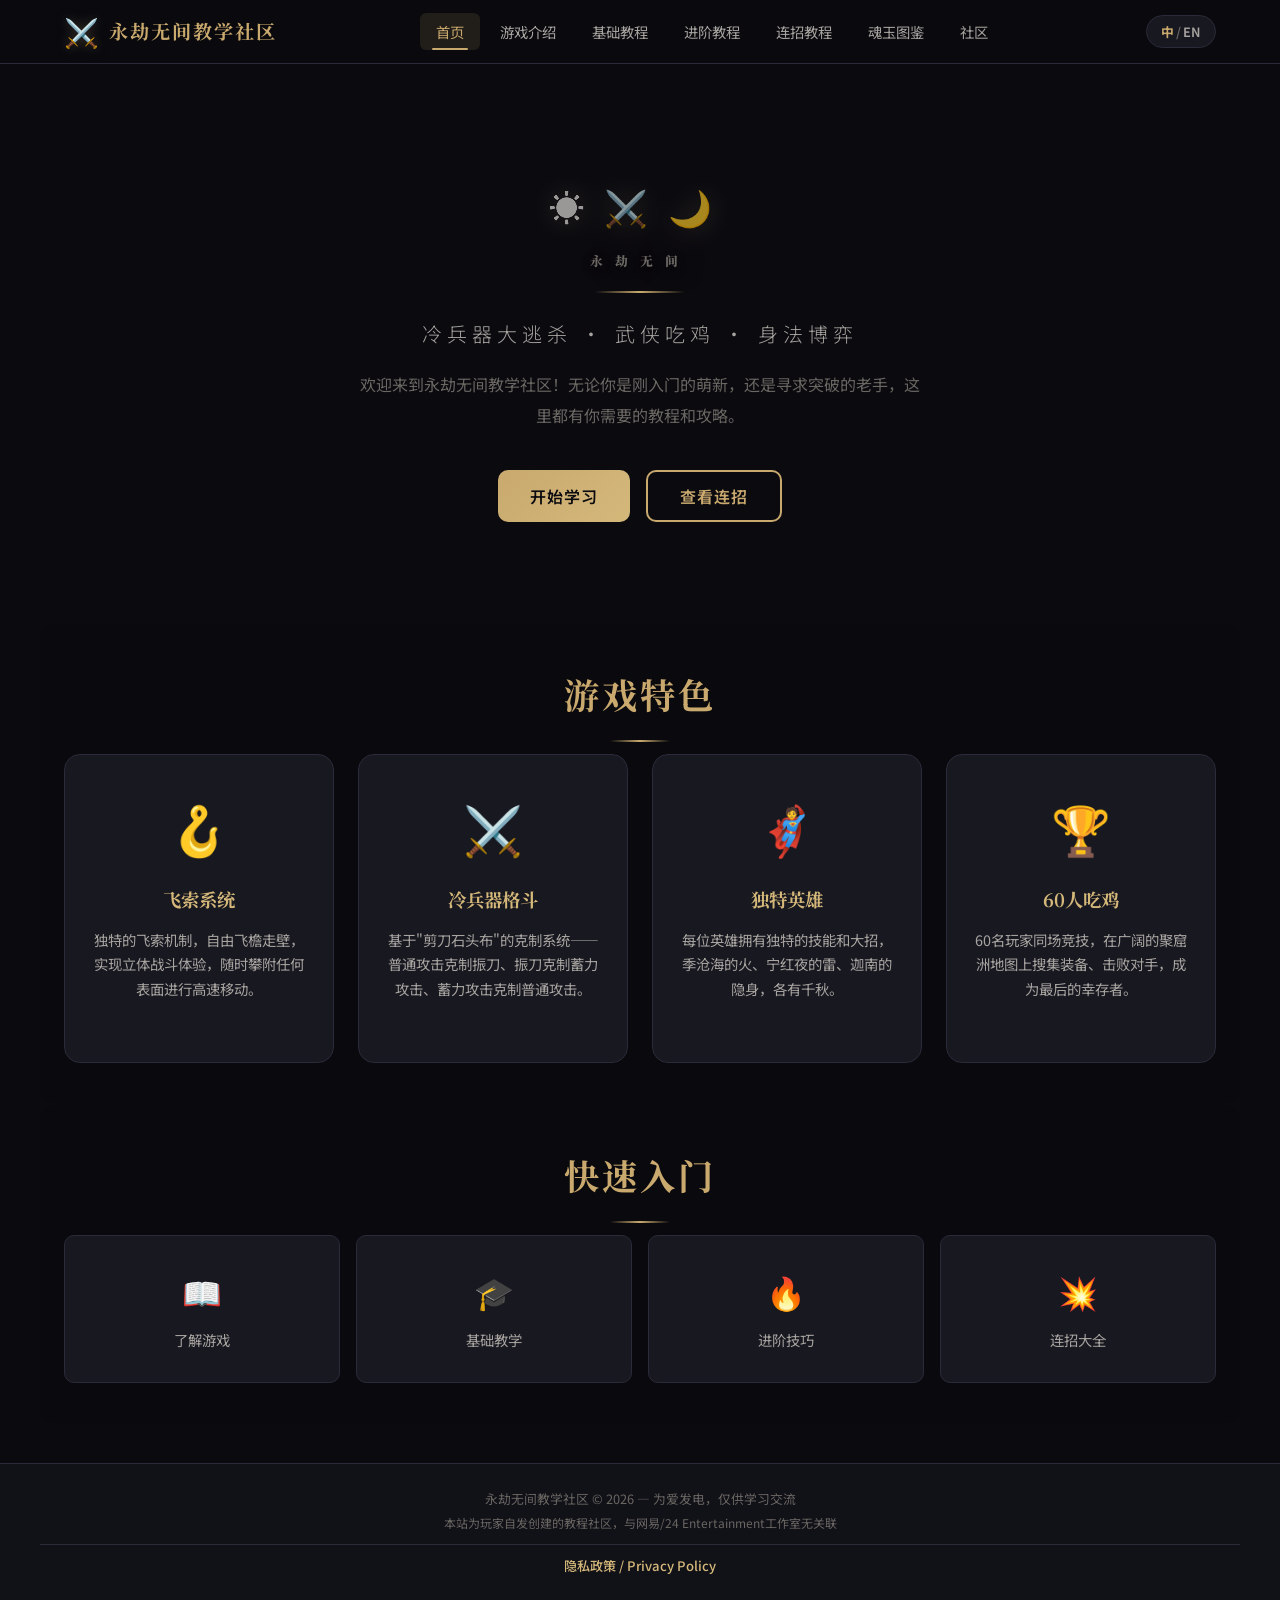
==== commit c97854e1: "添加隐私政策页面（中英双语），满足 Google AdSense 申请要求" ====
--- a/index.html
+++ b/index.html
@@ -292,6 +292,47 @@
       </div>
     </section>
 
+    <!-- ===== PRIVACY POLICY ===== -->
+    <section class="tab-content" id="tab-privacy">
+      <div class="section-container privacy-container">
+        <h2 class="section-title" data-i18n="privacyTitle">隐私政策</h2>
+        <div class="privacy-content">
+          <p class="privacy-date" data-i18n="privacyDate">最后更新日期：2026年6月1日</p>
+
+          <h3 data-i18n="privacyH1">1. 信息收集</h3>
+          <p data-i18n="privacyP1">本网站为永劫无间玩家教学社区，我们重视您的隐私。当您使用本站留言板时，我们可能会收集您主动提供的昵称和留言内容。除此之外，我们不会主动收集任何个人身份信息。</p>
+
+          <h3 data-i18n="privacyH2">2. Cookie 与本地存储</h3>
+          <p data-i18n="privacyP2">本网站使用浏览器的本地存储（LocalStorage）来保存您的语言偏好设置和留言板昵称，以提升您的使用体验。这些数据仅存储在您的设备上，不会上传到服务器。本网站不使用追踪型 Cookie。</p>
+
+          <h3 data-i18n="privacyH3">3. 第三方服务</h3>
+          <p data-i18n="privacyP3">本网站使用以下第三方服务，它们可能收集您的相关信息：</p>
+          <ul>
+            <li data-i18n="privacyP3a"><strong>Google Fonts</strong> — 提供网页字体。Google 可能收集字体请求相关的技术数据（如 IP 地址）。详见 <a href="https://policies.google.com/privacy" target="_blank" rel="noopener">Google 隐私政策</a>。</li>
+            <li data-i18n="privacyP3b"><strong>Google AdSense</strong> — 本网站可能展示 Google 广告。Google 使用 Cookie 来投放个性化广告。您可以随时通过 <a href="https://adssettings.google.com" target="_blank" rel="noopener">Google 广告设置</a> 管理您的广告偏好。详见 <a href="https://policies.google.com/technologies/ads" target="_blank" rel="noopener">Google 广告技术说明</a>。</li>
+          </ul>
+
+          <h3 data-i18n="privacyH4">4. 信息使用目的</h3>
+          <p data-i18n="privacyP4">我们收集的信息仅用于：留言板功能正常运行、改善网站内容和用户体验、以及遵守法律法规要求。我们不会将您的信息出售、出租或分享给第三方用于其独立营销目的。</p>
+
+          <h3 data-i18n="privacyH5">5. 数据安全</h3>
+          <p data-i18n="privacyP5">留言板数据存储在浏览器的 LocalStorage 中，仅限于您个人查看和使用。我们建议不要在留言中分享个人敏感信息（如真实姓名、地址、电话等）。</p>
+
+          <h3 data-i18n="privacyH6">6. 儿童隐私</h3>
+          <p data-i18n="privacyP6">本网站不面向 13 岁以下儿童。我们不会故意收集儿童的个人信息。如果您是家长或监护人并发现您的孩子向我们提供了个人信息，请联系我们，我们将尽快删除相关数据。</p>
+
+          <h3 data-i18n="privacyH7">7. 您的权利</h3>
+          <p data-i18n="privacyP7">您可以随时清除浏览器缓存和 LocalStorage 来删除本地数据。对于 Google AdSense 的个性化广告，您可以通过 Google 广告设置管理偏好或选择退出。</p>
+
+          <h3 data-i18n="privacyH8">8. 政策更新</h3>
+          <p data-i18n="privacyP8">我们可能会不时更新本隐私政策。更新后的政策将在本页面发布，重大变更可能会通过网站公告通知。</p>
+
+          <h3 data-i18n="privacyH9">9. 联系我们</h3>
+          <p data-i18n="privacyP9">如果您对本隐私政策有任何疑问，请通过 GitHub Issues 联系我们：<a href="https://github.com/rjzdy123/rjzdy123.github.io/issues" target="_blank" rel="noopener">提交问题</a>。</p>
+        </div>
+      </div>
+    </section>
+
   </main>
 
   <!-- ===== HERO DETAIL MODAL ===== -->
@@ -309,6 +350,7 @@
     <div class="footer-inner">
       <p data-i18n="footerText">永劫无间教学社区 © 2026 — 为爱发电，仅供学习交流</p>
       <p class="footer-disclaimer" data-i18n="footerDisclaimer">本站为玩家自发创建的教程社区，与网易/24 Entertainment工作室无关联</p>
+      <p class="footer-privacy"><a href="javascript:void(0)" onclick="switchTab('privacy')" data-i18n="footerPrivacy">隐私政策 / Privacy Policy</a></p>
     </div>
   </footer>
 
--- a/css/style.css
+++ b/css/style.css
@@ -1419,6 +1419,84 @@
   font-size: 0.75rem !important;
 }
 
+.footer-privacy {
+  margin-top: 10px;
+  padding-top: 10px;
+  border-top: 1px solid var(--border);
+}
+
+.footer-privacy a {
+  color: var(--gold-light);
+  font-size: 0.82rem;
+  font-weight: 500;
+  text-decoration: none;
+  transition: color var(--transition);
+}
+
+.footer-privacy a:hover {
+  color: var(--gold);
+  text-decoration: underline;
+}
+
+/* --- Privacy Policy Page --- */
+.privacy-container {
+  padding-top: calc(var(--header-height) + 40px);
+  padding-bottom: 60px;
+}
+
+.privacy-content {
+  max-width: 800px;
+  margin: 0 auto;
+  padding: 0 16px;
+}
+
+.privacy-content .privacy-date {
+  text-align: center;
+  color: var(--text-muted);
+  font-size: 0.85rem;
+  margin-bottom: 32px;
+}
+
+.privacy-content h3 {
+  font-family: var(--font-serif);
+  font-size: 1.2rem;
+  color: var(--gold-light);
+  margin-top: 28px;
+  margin-bottom: 10px;
+  padding-bottom: 6px;
+  border-bottom: 1px solid var(--border);
+}
+
+.privacy-content p {
+  color: var(--text-secondary);
+  font-size: 0.95rem;
+  line-height: 1.8;
+  margin-bottom: 12px;
+}
+
+.privacy-content ul {
+  color: var(--text-secondary);
+  font-size: 0.95rem;
+  line-height: 1.8;
+  padding-left: 24px;
+  margin-bottom: 12px;
+}
+
+.privacy-content ul li {
+  margin-bottom: 8px;
+}
+
+.privacy-content a {
+  color: var(--accent-blue);
+  text-decoration: none;
+  transition: color var(--transition);
+}
+
+.privacy-content a:hover {
+  color: #5bade0;
+  text-decoration: underline;
+}
+
 /* --- Back to Top --- */
 .back-to-top {
   position: fixed;
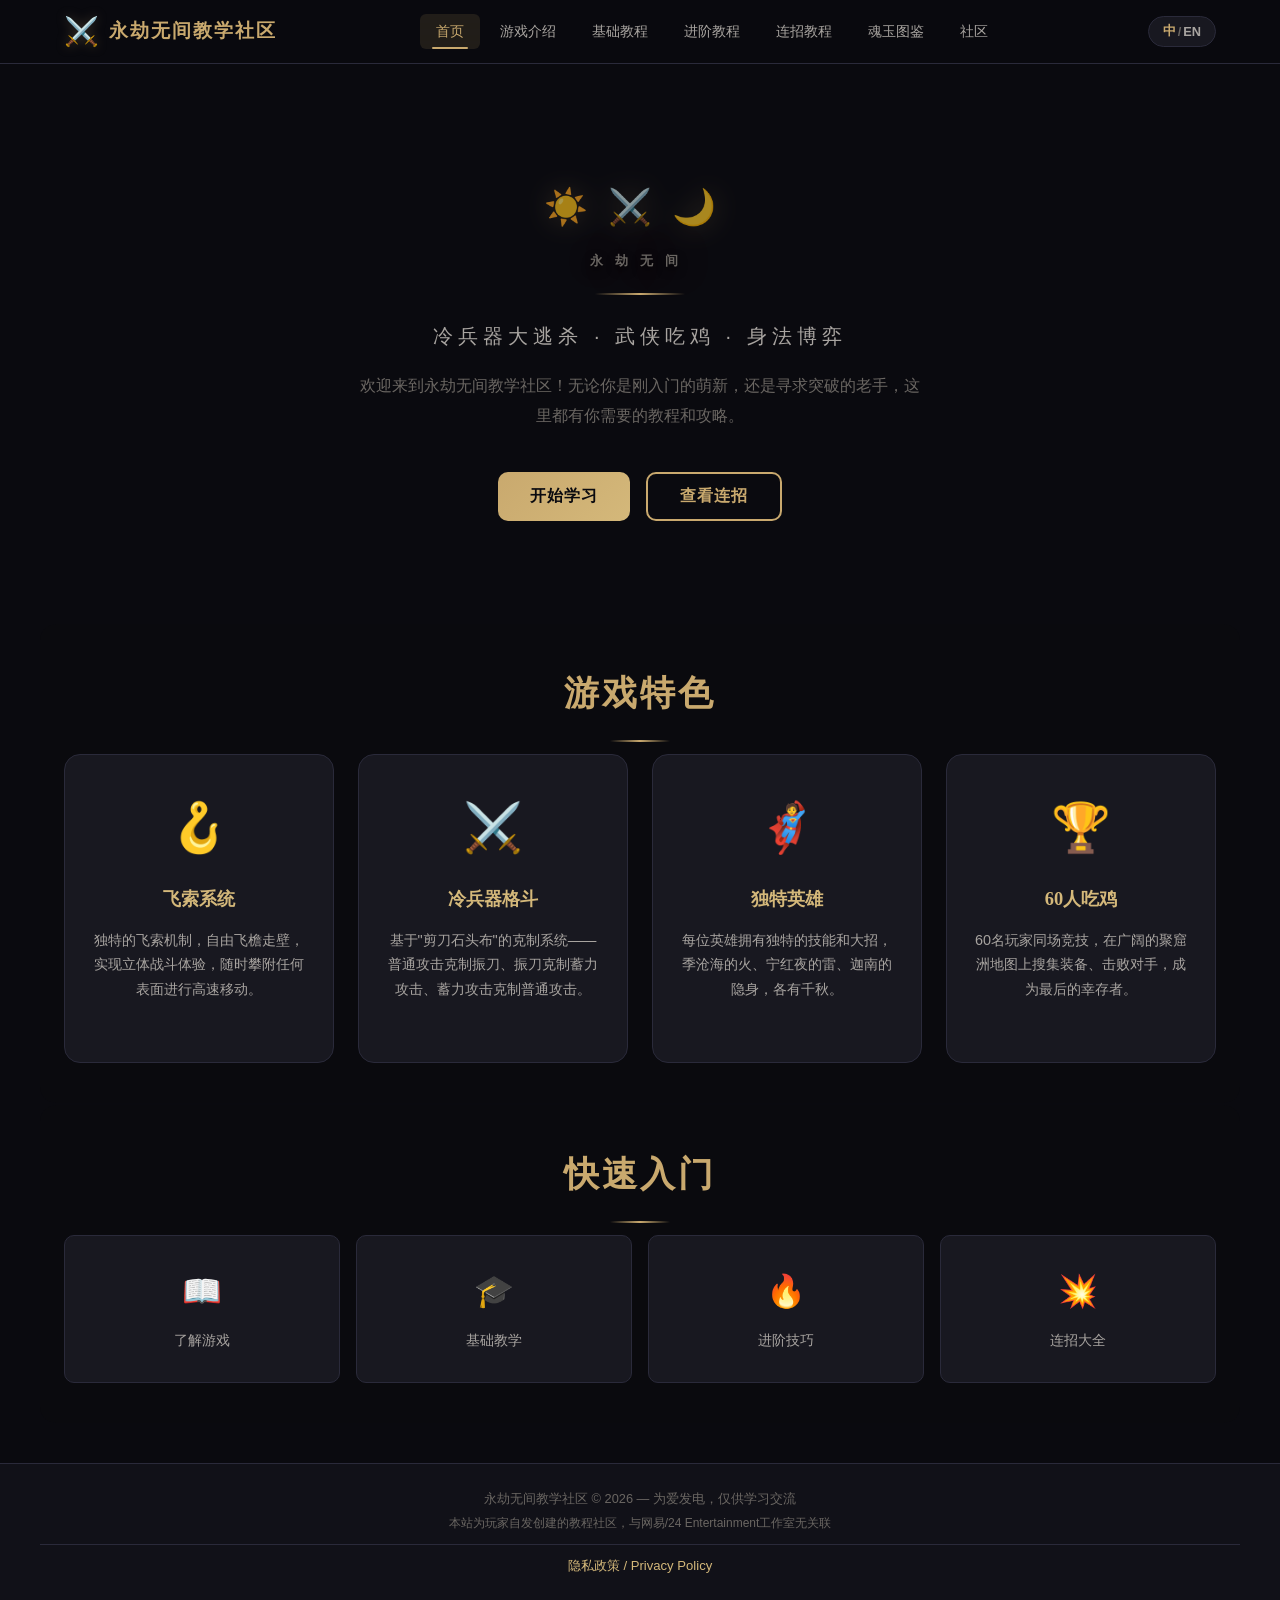
==== commit 21cd12c1: "彻底移除 Google Fonts，改用系统字体，解决国内加载问题" ====
--- a/index.html
+++ b/index.html
@@ -5,10 +5,7 @@
   <meta name="viewport" content="width=device-width, initial-scale=1.0">
   <title data-i18n="siteTitle">永劫无间教学社区 - NARAKA Teaching Community</title>
   <link rel="stylesheet" href="css/style.css">
-  <!-- Google Fonts: Noto Serif SC for Chinese calligraphy feel -->
-  <link rel="preconnect" href="https://fonts.googleapis.com">
-  <link rel="preconnect" href="https://fonts.gstatic.com" crossorigin>
-  <link href="https://fonts.googleapis.com/css2?family=Noto+Serif+SC:wght@400;600;700;900&family=Noto+Sans+SC:wght@300;400;500;700&display=swap" rel="stylesheet">
+  <!-- Fonts: system fonts for fast loading in China; Google Fonts removed to avoid blocked requests -->
 </head>
 <body>
   <!-- ===== HEADER / NAVIGATION ===== -->
--- a/css/style.css
+++ b/css/style.css
@@ -29,8 +29,8 @@
   --radius-md: 10px;
   --radius-lg: 16px;
   --transition: 0.25s ease;
-  --font-serif: 'Noto Serif SC', 'SimSun', 'STSong', serif;
-  --font-sans: 'Noto Sans SC', 'PingFang SC', 'Microsoft YaHei', sans-serif;
+  --font-serif: 'PingFang SC', 'Hiragino Sans GB', 'Microsoft YaHei', 'STSong', 'SimSun', serif;
+  --font-sans: 'PingFang SC', 'Hiragino Sans GB', 'Microsoft YaHei', 'Noto Sans SC', sans-serif;
   --max-width: 1200px;
   --header-height: 64px;
 }
@@ -1532,6 +1532,11 @@
 }
 
 /* --- Responsive --- */
+/* Fix: iOS Safari doesn't support background-attachment: fixed properly */
+@supports (-webkit-touch-callout: none) {
+  #tab-home { background-attachment: scroll; }
+}
+
 @media (max-width: 900px) {
   .nav { display: none; }
   .mobile-menu-btn { display: block; }
